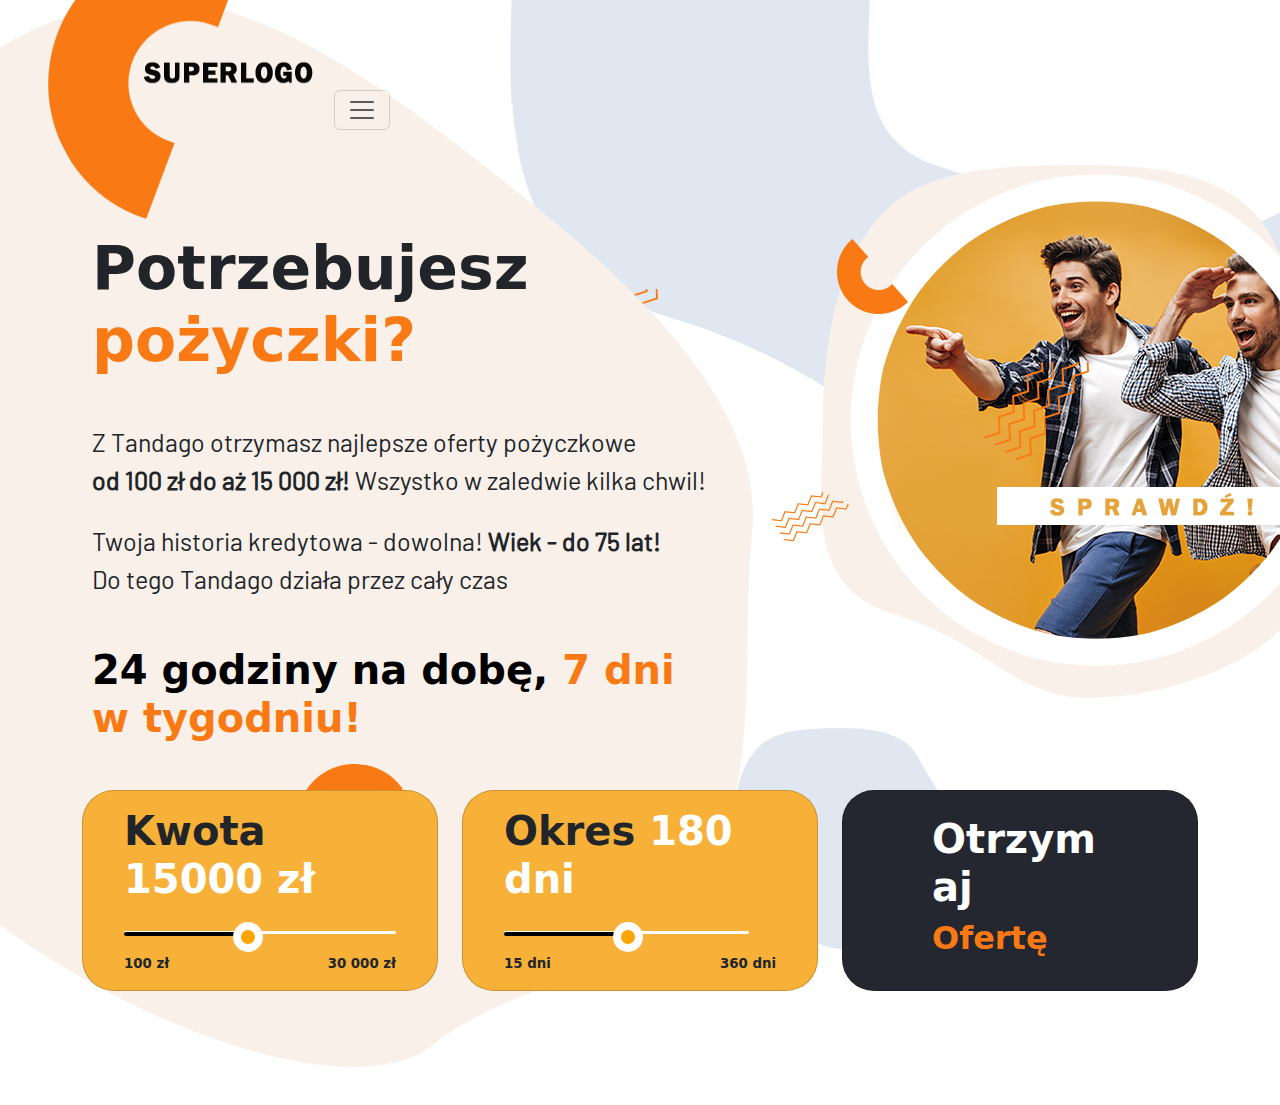
==== index.html @ 4954b009 "123" ====
<!DOCTYPE html>
<html lang="en">
  <head>
    <meta charset="UTF-8" />
    <meta http-equiv="X-UA-Compatible" content="IE=edge" />
    <meta name="viewport" content="width=device-width, initial-scale=1" />
    <title>Document</title>
    <link rel="stylesheet" href="css/bootstrap.min.css" />
    <link rel="stylesheet" href="style.css">
  </head>
  <body class="">
    <div class="wrapper">

    <header>
      <nav class="navbar navbar-expand-xxl">
        
          <a class="navbar-brand float-start d-inline-block algin-top ms-5 logo" href="#">
            <img src="/images/logo.png" width="270" height="219" alt="logo" />
          </a>
          <button
            class="navbar-toggler navbar-toggler-right ml-auto"
            type="button"
            data-bs-toggle="collapse"
            data-bs-target="#navbarCol"
            aria-controls="navbarCol"
            aria-expanded="false"
            aria-label="Toggle navigation"
          >
            <span class="navbar-toggler-icon"></span>
          </button>
          <div class="collapse navbar-collapse" id="navbarCol">
            <ul id="midnav" class="navbar-nav mx-auto text-center ul-centered">
              <li class="nav-item">
                <a class="nav-link active" href="#">Jak to działa</a>
              </li>
              <li class="nav-item">
                <a class="nav-link" href="#">O nas</a>
              </li>
              <li class="nav-item">
                <a class="nav-link" href="#">Kategorie</a>
              </li>
              <li class="nav-item">
                <a class="nav-link" href="#">Faq</a>
              </li>
              <li class="nav-item">
                <a class="nav-link" href="#">Blog</a>
              </li>
              <li class="nav-item">
                <a class="nav-link" href="#">Kontakt</a>
              </li>
            </ul>

            <ul class="navbar-nav justify-content-end" style="margin-left: 10%;">
              <li class="nav-item align-self-center">
                <button
                  type="button"
                  class="btn btnclass btn-warning btn-lg rounded-5 "
                >
                  Zaloguj
                </button>
              </li>
            </ul>
          </div>
        
      </nav>
    </header>
    <div class="container">
      <div class="row">
        <div class="col-xl-7">
          <div id="text" class="posi">
            <h1 class="mb-5">Potrzebujesz <span class="keywords">pożyczki?</span></h1>
            <p class="mb-0">Z Tandago otrzymasz najlepsze oferty pożyczkowe</p>
            <p><strong>od 100 zł do aż 15 000 zł!</strong> Wszystko w zaledwie kilka chwil!</p>
            <p class="mb-0 my-4">Twoja historia kredytowa - dowolna! <strong>Wiek - do 75 lat!</strong></p>
            <p>Do tego Tandago działa przez cały czas</p>
            <h2 class="my-5">24 godziny na dobę,<span class="keywords"> 7 dni w tygodniu!</span></h2>
          </div>
        </div>
        <div class="col-xl-5">
          <div id="zdjecie" class="clearfix mx-4">
            <img src="images/section-top.png">
          </div>
        </div>
      </div>
    </div>


    <div class="container">
      
        <div class="row">
          <div class="col-xl-4">
            <div class="card rounded-5 kolor">
              <div class="card-body">
                <h2 class="card-title">Kwota <span id="ilosc">15000</span></h2>
                <div class="main">
                  <div class="progress-wrapper">
                    <div id="progressBar"></div>
                  </div>
                  <input type="range" min="100" max="30000" value="15000" id="slider">
                  <div id="selector">
                    <div class="selectBtn"></div>
                  </div>
                </div>
               <div class="d-flex justify-content-between">
                  <span class="spancard"><strong>100 zł</strong></span>
                  <span class="spancard"><strong>30 000 zł</strong></span>
                </div>
                
              </div>
            </div>
          </div>
          <div class="col-xl-4">
            <div class="card rounded-5 kolor">
              <div class="card-body">
                <h2 class="card-title">Okres <span id="dni">15</span></h2>
                <div class="main">
                  <div class="progress-wrapper">
                    <div id="progressBar1"></div>
                  </div>
                  <input type="range" min="15" max="360" value="180" id="slider1">
                  <div id="selector1">
                    <div class="selectBtn"></div>
                  </div>
                </div>
               <div class="d-flex justify-content-between">
                  <span class="spancard"><strong>15 dni</strong></span>
                  <span class="spancard"><strong>360 dni</strong></span>
                </div>
                
                
              </div>
            </div>
          </div>
          <div class="col-xl-4">
            <div class="card rounded-5 kolor1">
              <div class="card-body justify-content-center mx-5">
                <h1 class="card-title my-2">Otrzymaj</h1>
                <h2 style="color:#f97914;
                font-size: xx-large;">Ofertę</h2>
                
                
              </div>
            </div>
          </div>
        </div>
      
    </div>

    <script>
      var slider = document.getElementById("slider");
      var selector = document.getElementById("selector");
      var iloscSpan = document.getElementById("ilosc");
      var progressBar = document.getElementById("progressBar");
      iloscSpan.innerHTML = slider.value + " zł";
      

      slider.oninput = function() {
  var percent = (this.value / this.max) * 100;
  selector.style.left = percent + "%";
  progressBar.style.width = percent + "%";
  
  
  iloscSpan.innerHTML = this.value + " zł";
}

var slider1 = document.getElementById("slider1");
      var selector1 = document.getElementById("selector1");
      var dni = document.getElementById("dni");
      var progressBar1 = document.getElementById("progressBar1");
      dni.innerHTML = slider1.value + " dni";
      

      slider1.oninput = function() {
  var percent = (this.value / this.max) * 100;
  selector1.style.left = percent + "%";
  progressBar1.style.width = percent + "%";
  
  
  dni.innerHTML = this.value + " dni";
}




    </script>
    <script src="js/bootstrap.bundle.min.js"></script>
  </div>
  </body>
</html>
---- style.css ----
@font-face {
    font-family:'Barlow-Bold' ;
    src: url(fonts/Barlow-Bold.ttf);
}
@font-face {
    font-family:'Barlow-Regular' ;
    src: url(fonts/Barlow-Regular.ttf);
}
body{
    background-image: url('/images/background_img1.png'), url('/images/background_img2.png');
    background-repeat: no-repeat;
    background-position:left top, right top;
    padding: 0%;
    
}



.navbar-nav a{
  font-family: 'Barlow-Bold', sans-serif;
  color: black;
  margin-right: 3.125em;
  margin-bottom: 0;
  font-size: larger;
  }
  header{
  margin-top: -1%;
  margin-bottom: 0%;
  }
  .nav-link {
  line-height: 1.25em;
  
  }
  ul{
  margin-left: 20%;
  }
  .btn{
  background-color: #f97914;
  margin-left: 100%;
  margin-top: -30%;
  color:white;
  font-size: 1.5em;
  padding: 0.5em 2.875em;
  }
h1{

    font-size: 3.75em;
    font-weight: bold;
}
h2{
  font-weight: bold;
  color:black;
  font-size: 2.5em;
  }
p{
    font-family: 'Barlow-Regular', sans-serif;
    
    font-size: 1.5625em;
}
#text{
  margin-left: -10%;
  }
  .card{
  height: 100%;
  min-height: 100%;
  
  }
  .keywords{
  color:#f97914;
  }
  .collapse .navbar-nav {
  margin: 0;
  
  }
  
  .kolor{
  background-color: #f7b138;
  }
  .kolor1{
  background-color: #242730;
  color:white;
  }
  
  .wrapper {
  display: flex;
  flex-wrap: wrap;
  }
  
  .navbar {
  flex: none;
  }
  
  #text {
  flex: 0 0 60%;
  }
  
  #zdjecie {
  flex: 0 0 40%;
  margin-top: -15%;
  margin-left: 20%;
  }
  
  .container {
  flex: none;
  }
  
  .card {
  flex: 0 0 33%;
  padding-left: 1.5625em;
  padding-right: 1.5625em;
  }
  
  .col-xl-4{
  margin-bottom: 10%;
  }
  
  .spancard{
  font-size: smaller;
  }
  .card-title{
  font-size: 2.5em;
  }
  
  .float-start {
  float: none;
  }
  .ul-centered {
  display: flex;
  justify-content: center;
  align-items: center;
  height: 100%;
  
  }
  #midnav{
  padding-left: 12.5em;
  white-space: nowrap;
  
  }
  
  .main{
    width: 100%;
    margin: 5% auto;
    position: relative;
    margin-bottom: 2;
    
   }
   #slider{
    -webkit-appearance: none;
    width: 100%;
    height: 3px;
    outline: none;
    border-radius: 3px;
   }
   #slider::-webkit-slider-thumb{
    -webkit-appearance: none;
    width: 24px;
    height: 24px;
    cursor: pointer;
    z-index: 3;
    position: relative;
   } 
   #selector{
    height: 24px;
    width: 24px;
    position: absolute;
    bottom: -5px;
    left: 50%;
    transform: translateX(-50%);
    z-index: 1;
   }
   .selectBtn{
    background: orange;
    border: 8px solid white;
    width: 30px; 
    height: 30px; 
    transform: translateX(-50%);
    position: center;
    border-radius: 50%;
    bottom: 0;
   }
   .progress-wrapper {
    width: 100%;
    position: absolute;
    top: 0;
  }
  
  #progressBar {
    width: 50%;
    height: 4px;
    background-color: black;
    position: relative;
    border-radius: 10px;
    margin-top: 15px;
  }
  #ilosc{
    color:white;
  }

  /* drugi slider */
  
  #slider1{
    -webkit-appearance: none;
    width: 90%;
    height: 3px;
    outline: none;
    border-radius: 3px;
   }
   #slider1::-webkit-slider-thumb{
    -webkit-appearance: none;
    width: 24px;
    height: 24px;
    cursor: pointer;
    z-index: 3;
    position: relative;
   } 
   #selector1{
    height: 24px;
    width: 24px;
    position: absolute;
    bottom: -5px;
    left: 50%;
    transform: translateX(-50%);
    z-index: 1;
   }
   #progressBar1 {
    width: 50%;
    height: 4px;
    background-color: black;
    position: relative;
    border-radius: 10px;
    margin-top: 15px;
  }
  #dni{
    color: white;
  }
  @media (min-width: 1200px) {
    #text {
      margin-left: 20px;
    }
    .btn{
      margin-top: 10%;
      margin-left: 30%;
    }

  }
  @media (min-width: 992px) {
    #text {
      margin-left: 20px;
    }
    .btn{
      margin-top: 10%;
      margin-left: 30%;
    }

  }
  @media (min-width: 768px) {
    #text {
      margin-left: 20px;
    }
    .btn{
      margin-top: 10%;
      margin-left: 30%;
    }


  }
  @media (min-width: 576px) {
    #text {
      margin-left: 10px;
    }
    .btn{
      margin-top: 10%;
      margin-left: 30%;
    }
  }
  @media (min-width: 1400px) {
  }
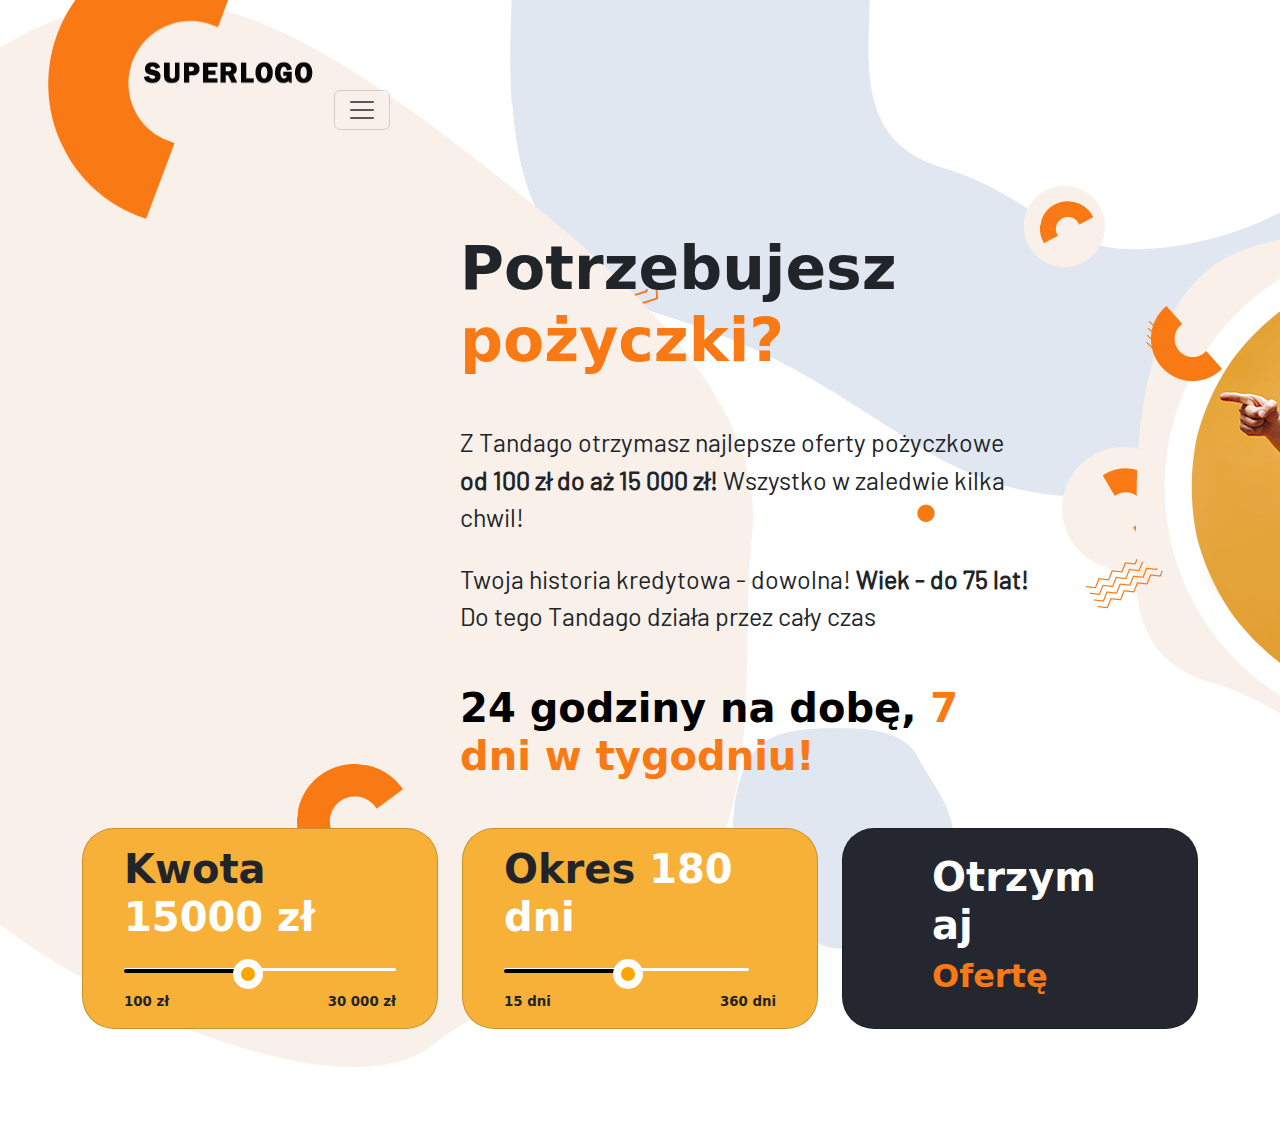
==== commit a82d80f4: "12" ====
--- a/index.html
+++ b/index.html
@@ -64,7 +64,7 @@
         
       </nav>
     </header>
-    <div class="container">
+    <div class="container karty">
       <div class="row">
         <div class="col-xl-7">
           <div id="text" class="posi">
--- a/style.css
+++ b/style.css
@@ -233,46 +233,89 @@
   #dni{
     color: white;
   }
-  @media (min-width: 1200px) {
-    #text {
-      margin-left: 20px;
-    }
-    .btn{
-      margin-top: 10%;
-      margin-left: 30%;
-    }
-
-  }
-  @media (min-width: 992px) {
-    #text {
-      margin-left: 20px;
-    }
-    .btn{
-      margin-top: 10%;
-      margin-left: 30%;
-    }
-
-  }
-  @media (min-width: 768px) {
-    #text {
-      margin-left: 20px;
-    }
-    .btn{
-      margin-top: 10%;
-      margin-left: 30%;
-    }
-
-
-  }
-  @media (min-width: 576px) {
-    #text {
-      margin-left: 10px;
-    }
-    .btn{
-      margin-top: 10%;
-      margin-left: 30%;
-    }
-  }
-  @media (min-width: 1400px) {
-  }
+  @media screen and  (min-width: 1200px) {
+    #text {
+      margin-left: 10%;
+    }
+    .btn{
+      margin-top: 10%;
+      margin-left: 30%;
+    }
+    #zdjecie{
+      margin-top: 0;
+    }
+    .karty{
+      margin-left: 30%;
+    }
+
+  }
+  @media screen and  (min-width: 992px) {
+    #text {
+      margin-left: 10%;
+    }
+    .btn{
+      margin-top: 10%;
+      margin-left: 30%;
+    }
+    #zdjecie{
+      margin-top: 0;
+    }
+    .karty{
+      margin-left: 30%;
+    }
+
+  }
+  @media screen and (min-width: 768px) {
+    #text {
+      margin-left: 10%;
+    }
+    .btn{
+      margin-top: 10%;
+      margin-left: 30%;
+    }
+    #zdjecie{
+      margin-top: 0;
+    }
+    .karty{
+      margin-left: 30%;
+    }
+
+
+  }
+  @media screen and  (min-width: 576px) {
+    #text {
+      margin-left: 10%;
+    }
+    .btn{
+      margin-top: 10%;
+      margin-left: 30%;
+    }
+    #zdjecie{
+      margin-top: 0;
+    }
+    .karty{
+      margin-left: 30%;
+    }
+  }
+  @media screen and  (min-width: 1400px) {
+    #zdjecie{
+      margin-top: -15%;
+    }
+  }
+  @media screen and  (max-width: 575px) {
+    #zdjecie{
+      margin-top: -15%;
+    }
+    #text {
+      margin-left: 10%;
+    }
+    .btn{
+      margin-top: 10%;
+      margin-left: 30%;
+    }
+    .karty{
+      margin-left: 30%;
+    }
+  }
+  
   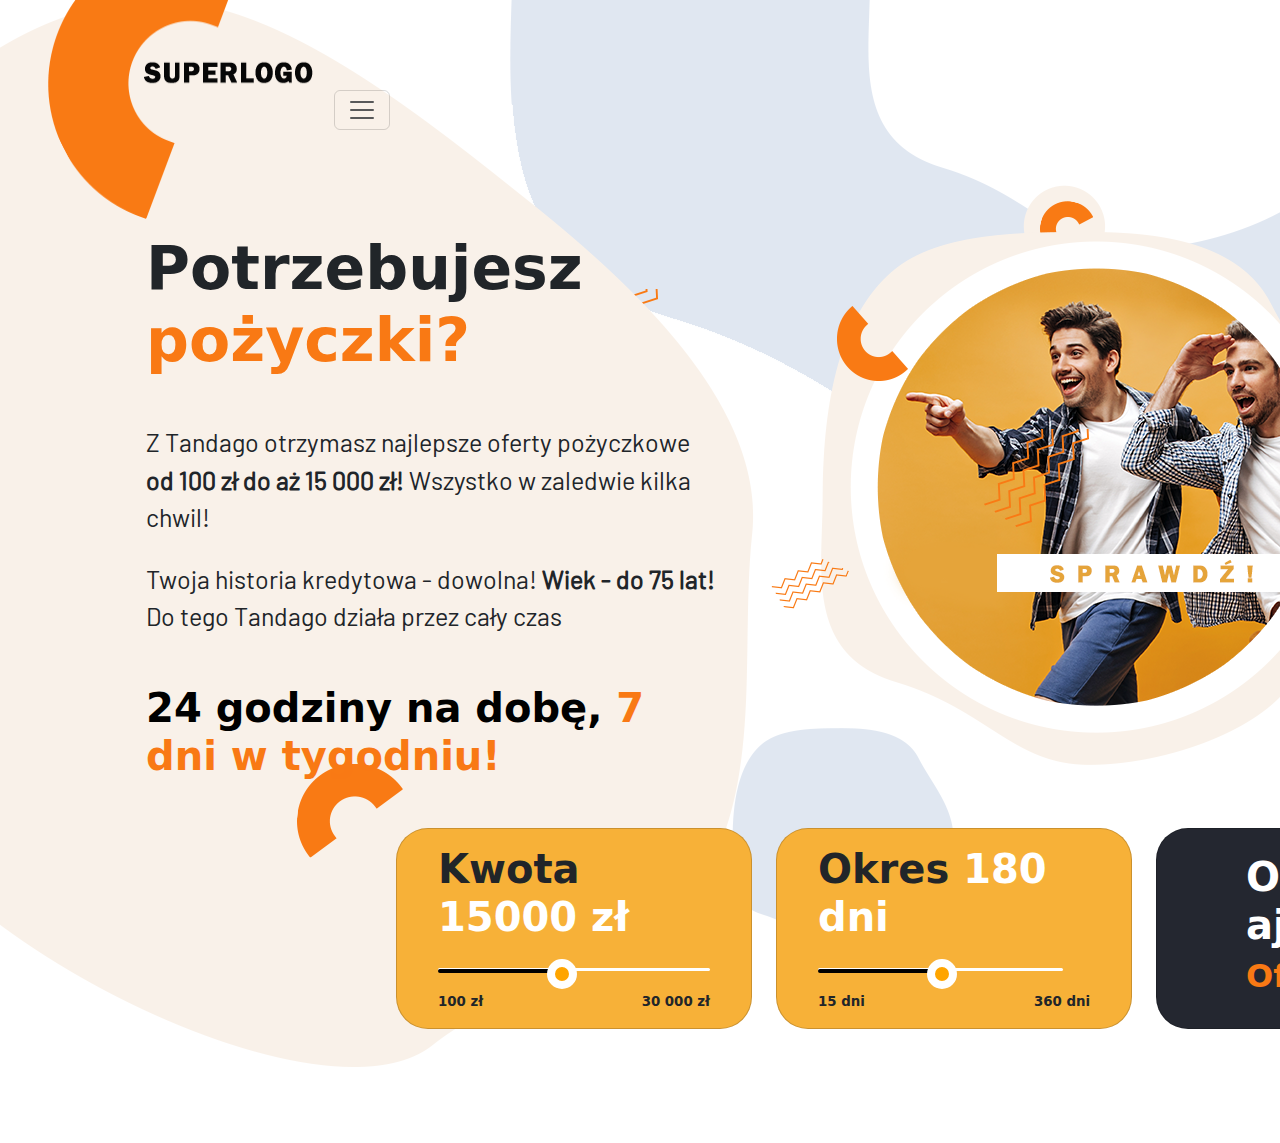
==== commit c13bbfd7: "11" ====
--- a/index.html
+++ b/index.html
@@ -64,7 +64,7 @@
         
       </nav>
     </header>
-    <div class="container karty">
+    <div class="container">
       <div class="row">
         <div class="col-xl-7">
           <div id="text" class="posi">
@@ -85,7 +85,7 @@
     </div>
 
 
-    <div class="container">
+    <div class="container karty">
       
         <div class="row">
           <div class="col-xl-4">
